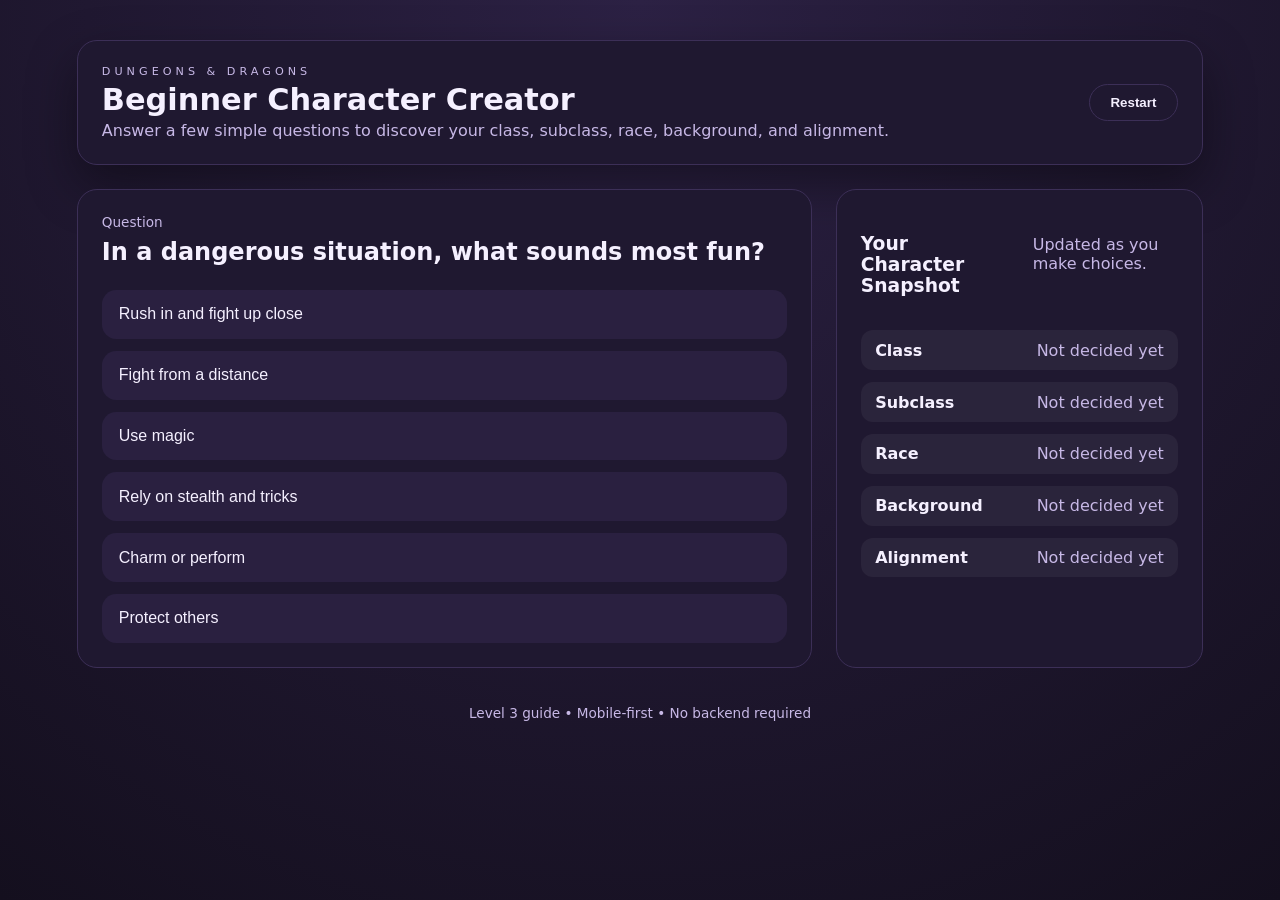
==== index.html @ e7250a18 "Add D&D character builder static site" ====
<!DOCTYPE html>
<html lang="en">
  <head>
    <meta charset="UTF-8" />
    <meta name="viewport" content="width=device-width, initial-scale=1" />
    <title>D&D Beginner Character Builder</title>
    <link rel="stylesheet" href="styles.css" />
  </head>
  <body>
    <div class="page">
      <header class="site-header">
        <div>
          <p class="eyebrow">Dungeons &amp; Dragons</p>
          <h1>Beginner Character Creator</h1>
          <p class="subtitle">
            Answer a few simple questions to discover your class, subclass, race, background, and alignment.
          </p>
        </div>
        <button class="ghost-button" id="restart" type="button">Restart</button>
      </header>

      <main>
        <section class="question-card" aria-live="polite">
          <p class="question-label">Question</p>
          <h2 id="question">Loading your adventure...</h2>
          <div class="choice-list" id="choices" role="list"></div>
        </section>

        <section class="summary-card">
          <header>
            <h3>Your Character Snapshot</h3>
            <p class="muted">Updated as you make choices.</p>
          </header>
          <ul class="summary-list" id="summary"></ul>
        </section>

        <section class="result-card" id="result" hidden>
          <h3>Your Beginner-Friendly D&amp;D Character</h3>
          <p class="result-text" id="result-text"></p>
          <div class="result-actions">
            <button class="primary-button" id="start-over" type="button">Start Over</button>
          </div>
        </section>
      </main>

      <footer class="site-footer">
        <p>Level 3 guide • Mobile-first • No backend required</p>
      </footer>
    </div>

    <script src="app.js"></script>
  </body>
</html>
---- styles.css ----
:root {
  color-scheme: light;
  --bg: #140f1e;
  --surface: #1f1830;
  --surface-alt: #2a2040;
  --border: #3c2f57;
  --text: #f5f0ff;
  --muted: #c7b8e6;
  --accent: #f2b15f;
  --accent-dark: #b56a1d;
  --success: #79f2c0;
  font-family: "Trebuchet MS", "Segoe UI", system-ui, sans-serif;
}

* {
  box-sizing: border-box;
}

body {
  margin: 0;
  background: radial-gradient(circle at top, #2c2144, var(--bg));
  color: var(--text);
  min-height: 100vh;
}

.page {
  display: flex;
  flex-direction: column;
  min-height: 100vh;
  padding: 1.5rem 1.25rem 2rem;
  gap: 1.5rem;
}

.site-header {
  display: flex;
  flex-direction: column;
  gap: 1rem;
  background: var(--surface);
  border: 1px solid var(--border);
  border-radius: 1.25rem;
  padding: 1.5rem;
  box-shadow: 0 20px 50px rgba(0, 0, 0, 0.4);
}

.site-header h1 {
  font-size: 1.9rem;
  margin: 0.25rem 0;
}

.eyebrow {
  text-transform: uppercase;
  letter-spacing: 0.25rem;
  font-size: 0.7rem;
  color: var(--muted);
  margin: 0;
}

.subtitle {
  margin: 0;
  color: var(--muted);
}

main {
  display: flex;
  flex-direction: column;
  gap: 1.5rem;
}

.question-card,
.summary-card,
.result-card {
  background: var(--surface);
  border: 1px solid var(--border);
  border-radius: 1.25rem;
  padding: 1.5rem;
}

.question-label {
  margin: 0;
  color: var(--muted);
  font-size: 0.85rem;
}

.question-card h2 {
  margin: 0.5rem 0 1.5rem;
  font-size: 1.5rem;
}

.choice-list {
  display: grid;
  gap: 0.75rem;
}

.choice-button {
  width: 100%;
  text-align: left;
  background: var(--surface-alt);
  border: 1px solid transparent;
  border-radius: 0.9rem;
  padding: 0.9rem 1rem;
  color: var(--text);
  font-size: 1rem;
  cursor: pointer;
  transition: border 0.2s ease, transform 0.2s ease, background 0.2s ease;
}

.choice-button:hover,
.choice-button:focus-visible {
  border-color: var(--accent);
  transform: translateY(-1px);
  outline: none;
}

.summary-card header {
  display: flex;
  justify-content: space-between;
  align-items: baseline;
  gap: 1rem;
}

.summary-list {
  list-style: none;
  padding: 0;
  margin: 1rem 0 0;
  display: grid;
  gap: 0.75rem;
}

.summary-item {
  display: flex;
  justify-content: space-between;
  gap: 1rem;
  padding: 0.65rem 0.9rem;
  border-radius: 0.75rem;
  background: rgba(255, 255, 255, 0.05);
}

.summary-item span {
  color: var(--muted);
}

.result-card {
  border-color: rgba(121, 242, 192, 0.4);
  background: linear-gradient(135deg, rgba(121, 242, 192, 0.1), transparent);
}

.result-text {
  margin: 0.75rem 0 1.5rem;
  font-size: 1.05rem;
  color: var(--success);
}

.result-actions {
  display: flex;
  gap: 0.75rem;
}

.primary-button,
.ghost-button {
  border-radius: 999px;
  border: none;
  padding: 0.65rem 1.3rem;
  font-weight: 600;
  cursor: pointer;
}

.primary-button {
  background: var(--accent);
  color: #2b1a05;
}

.ghost-button {
  background: transparent;
  border: 1px solid var(--border);
  color: var(--text);
}

.muted {
  color: var(--muted);
  margin: 0.15rem 0 0;
}

.site-footer {
  text-align: center;
  color: var(--muted);
  font-size: 0.85rem;
}

@media (min-width: 768px) {
  .page {
    padding: 2.5rem 6vw 3rem;
  }

  main {
    display: grid;
    grid-template-columns: repeat(2, minmax(0, 1fr));
  }

  .question-card {
    grid-column: span 2;
  }

  .site-header {
    flex-direction: row;
    align-items: center;
    justify-content: space-between;
  }
}

@media (min-width: 1024px) {
  main {
    grid-template-columns: 2fr 1fr;
  }

  .question-card {
    grid-column: span 1;
  }
}
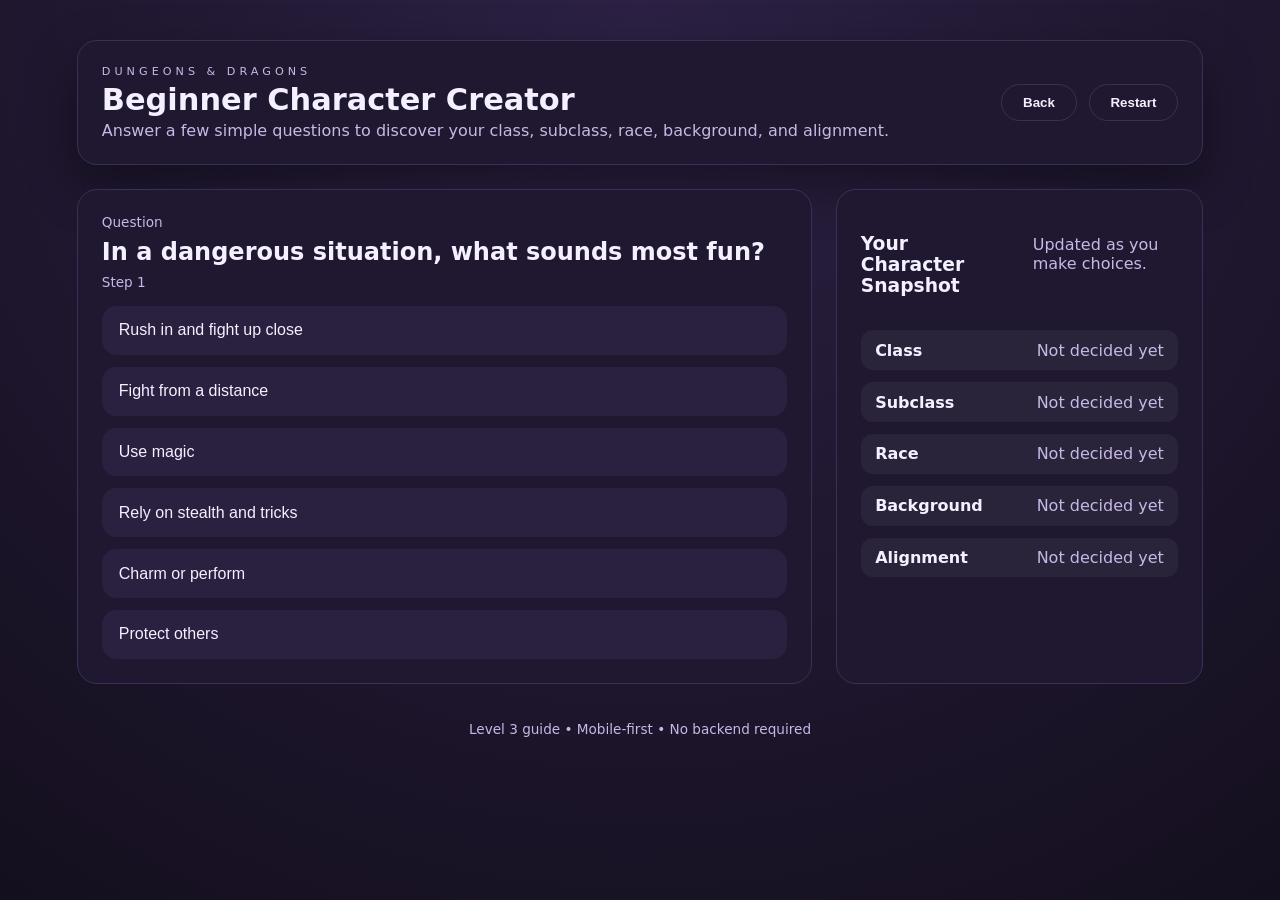
==== commit 3f0bdb6d: "Add back navigation for character builder" ====
--- a/index.html
+++ b/index.html
@@ -16,13 +16,17 @@
             Answer a few simple questions to discover your class, subclass, race, background, and alignment.
           </p>
         </div>
-        <button class="ghost-button" id="restart" type="button">Restart</button>
+        <div class="header-actions">
+          <button class="ghost-button" id="back" type="button">Back</button>
+          <button class="ghost-button" id="restart" type="button">Restart</button>
+        </div>
       </header>
 
       <main>
         <section class="question-card" aria-live="polite">
           <p class="question-label">Question</p>
           <h2 id="question">Loading your adventure...</h2>
+          <p class="question-note" id="question-note">Step 1</p>
           <div class="choice-list" id="choices" role="list"></div>
         </section>
 
--- a/styles.css
+++ b/styles.css
@@ -47,6 +47,12 @@
   margin: 0.25rem 0;
 }
 
+.header-actions {
+  display: flex;
+  gap: 0.75rem;
+  align-items: center;
+}
+
 .eyebrow {
   text-transform: uppercase;
   letter-spacing: 0.25rem;
@@ -84,6 +90,12 @@
 .question-card h2 {
   margin: 0.5rem 0 1.5rem;
   font-size: 1.5rem;
+}
+
+.question-note {
+  margin: -1rem 0 1rem;
+  color: var(--muted);
+  font-size: 0.85rem;
 }
 
 .choice-list {
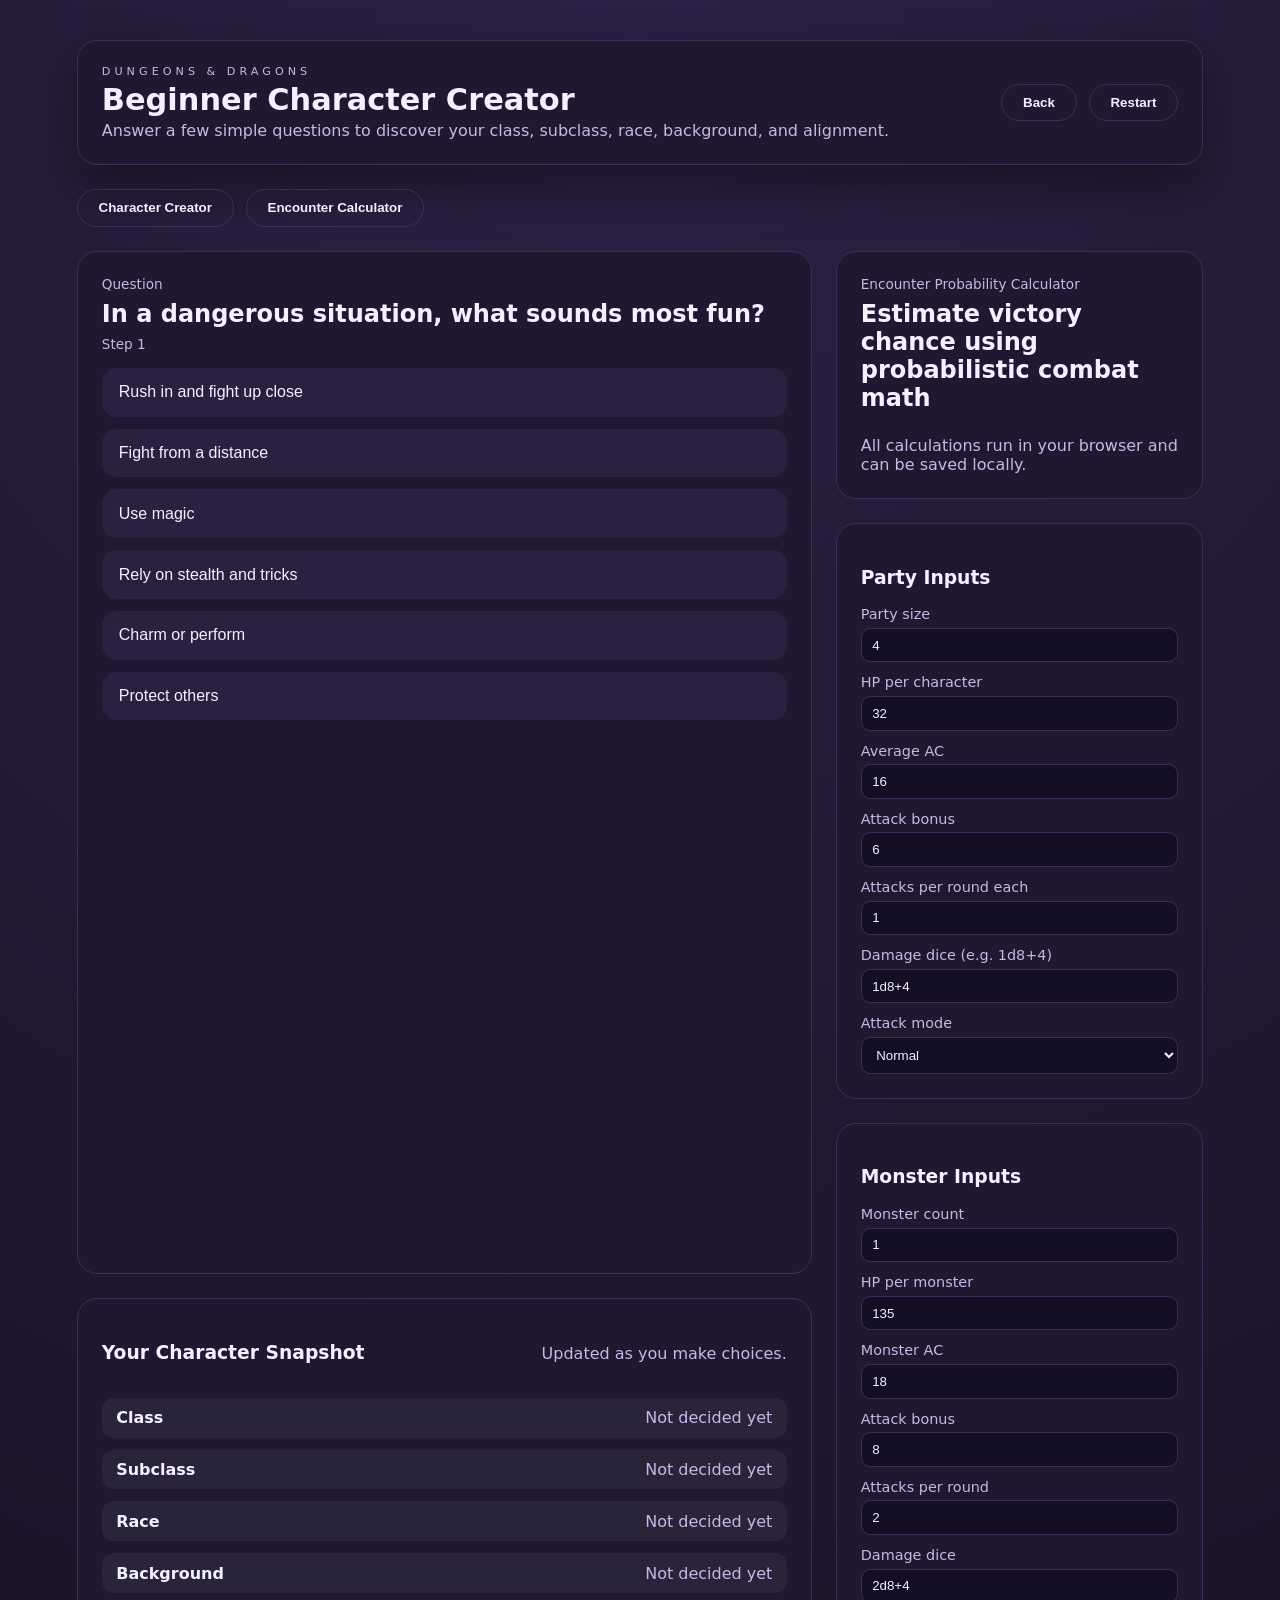
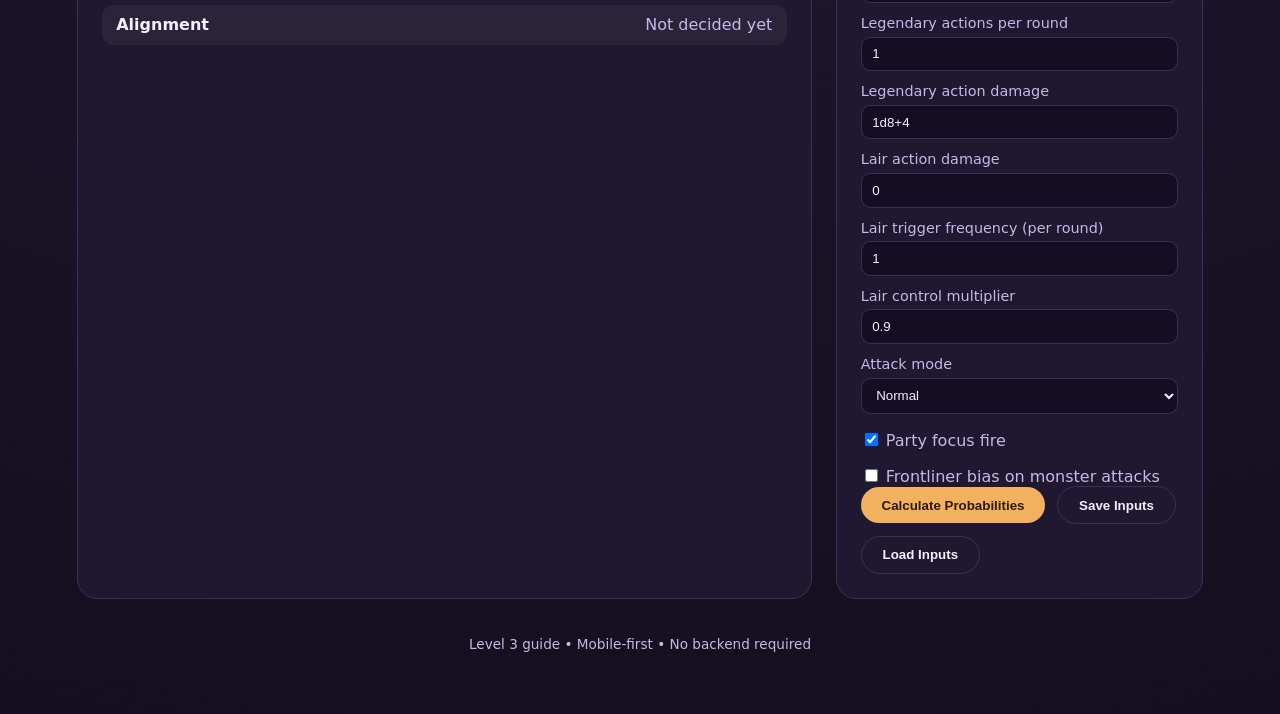
==== commit c5caf952: "Add encounter probability calculator page" ====
--- a/index.html
+++ b/index.html
@@ -22,7 +22,13 @@
         </div>
       </header>
 
+      <nav class="page-nav" aria-label="Page navigation">
+          <button class="ghost-button" id="show-character" type="button">Character Creator</button>
+          <button class="ghost-button" id="show-encounter" type="button">Encounter Calculator</button>
+        </nav>
+
       <main>
+        <section class="creator-page" id="character-page">
         <section class="question-card" aria-live="polite">
           <p class="question-label">Question</p>
           <h2 id="question">Loading your adventure...</h2>
@@ -41,9 +47,97 @@
         <section class="result-card" id="result" hidden>
           <h3>Your Beginner-Friendly D&amp;D Character</h3>
           <p class="result-text" id="result-text"></p>
+          <div class="copy-block">
+            <label class="copy-label" for="copy-text">Email-friendly summary</label>
+            <textarea id="copy-text" class="copy-text" rows="5" readonly></textarea>
+            <div class="copy-actions">
+              <button class="ghost-button" id="copy-summary" type="button">Copy for Email</button>
+              <span class="copy-status" id="copy-status" role="status" aria-live="polite"></span>
+            </div>
+          </div>
           <div class="result-actions">
             <button class="primary-button" id="start-over" type="button">Start Over</button>
           </div>
+        </section>
+      </section>
+
+        <section class="encounter-page" id="encounter-page" hidden>
+          <section class="question-card">
+            <p class="question-label">Encounter Probability Calculator</p>
+            <h2>Estimate victory chance using probabilistic combat math</h2>
+            <p class="muted">All calculations run in your browser and can be saved locally.</p>
+          </section>
+
+          <section class="summary-card">
+            <h3>Party Inputs</h3>
+            <div class="form-grid">
+              <label>Party size<input id="party-size" type="number" min="1" value="4" /></label>
+              <label>HP per character<input id="party-hp" type="number" min="1" value="32" /></label>
+              <label>Average AC<input id="party-ac" type="number" min="1" value="16" /></label>
+              <label>Attack bonus<input id="party-attack-bonus" type="number" value="6" /></label>
+              <label>Attacks per round each<input id="party-attacks" type="number" min="1" value="1" /></label>
+              <label>Damage dice (e.g. 1d8+4)<input id="party-damage" type="text" value="1d8+4" /></label>
+              <label>Attack mode
+                <select id="party-attack-mode">
+                  <option value="normal">Normal</option>
+                  <option value="advantage">Advantage</option>
+                  <option value="disadvantage">Disadvantage</option>
+                </select>
+              </label>
+            </div>
+          </section>
+
+          <section class="summary-card">
+            <h3>Monster Inputs</h3>
+            <div class="form-grid">
+              <label>Monster count<input id="monster-count" type="number" min="1" value="1" /></label>
+              <label>HP per monster<input id="monster-hp" type="number" min="1" value="135" /></label>
+              <label>Monster AC<input id="monster-ac" type="number" min="1" value="18" /></label>
+              <label>Attack bonus<input id="monster-attack-bonus" type="number" value="8" /></label>
+              <label>Attacks per round<input id="monster-attacks" type="number" min="1" value="2" /></label>
+              <label>Damage dice<input id="monster-damage" type="text" value="2d8+4" /></label>
+              <label>Legendary actions per round<input id="legendary-actions" type="number" min="0" value="1" /></label>
+              <label>Legendary action damage<input id="legendary-damage" type="text" value="1d8+4" /></label>
+              <label>Lair action damage<input id="lair-damage" type="text" value="0" /></label>
+              <label>Lair trigger frequency (per round)<input id="lair-frequency" type="number" min="0" step="0.1" value="1" /></label>
+              <label>Lair control multiplier
+                <input id="lair-control" type="number" min="0.4" max="1.2" step="0.05" value="0.9" />
+              </label>
+              <label>Attack mode
+                <select id="monster-attack-mode">
+                  <option value="normal">Normal</option>
+                  <option value="advantage">Advantage</option>
+                  <option value="disadvantage">Disadvantage</option>
+                </select>
+              </label>
+            </div>
+            <div class="inline-options">
+              <label><input id="focus-fire" type="checkbox" checked /> Party focus fire</label>
+              <label><input id="frontliner-bias" type="checkbox" /> Frontliner bias on monster attacks</label>
+            </div>
+            <div class="copy-actions">
+              <button class="primary-button" id="calculate-encounter" type="button">Calculate Probabilities</button>
+              <button class="ghost-button" id="save-encounter" type="button">Save Inputs</button>
+              <button class="ghost-button" id="load-encounter" type="button">Load Inputs</button>
+            </div>
+          </section>
+
+          <section class="result-card" id="encounter-result" hidden>
+            <h3>Encounter Outcome Estimate</h3>
+            <p class="result-text" id="encounter-summary"></p>
+            <ul class="summary-list" id="encounter-metrics"></ul>
+            <div class="chart-row">
+              <div>
+                <h4>Party Damage / Round Distribution</h4>
+                <div id="party-chart" class="chart"></div>
+              </div>
+              <div>
+                <h4>Monster Damage / Round Distribution</h4>
+                <div id="monster-chart" class="chart"></div>
+              </div>
+            </div>
+            <div class="rules-note" id="rules-note"></div>
+          </section>
         </section>
       </main>
 
--- a/styles.css
+++ b/styles.css
@@ -123,6 +123,13 @@
   outline: none;
 }
 
+.choice-button:disabled {
+  cursor: not-allowed;
+  opacity: 0.55;
+  border-color: transparent;
+  transform: none;
+}
+
 .summary-card header {
   display: flex;
   justify-content: space-between;
@@ -160,6 +167,40 @@
   margin: 0.75rem 0 1.5rem;
   font-size: 1.05rem;
   color: var(--success);
+}
+
+.copy-block {
+  display: grid;
+  gap: 0.75rem;
+  margin-bottom: 1.5rem;
+}
+
+.copy-label {
+  font-size: 0.95rem;
+  color: var(--muted);
+}
+
+.copy-text {
+  width: 100%;
+  border-radius: 0.85rem;
+  border: 1px solid var(--border);
+  background: rgba(15, 10, 30, 0.7);
+  color: var(--text);
+  padding: 0.85rem 1rem;
+  font-family: "Trebuchet MS", "Segoe UI", system-ui, sans-serif;
+  resize: vertical;
+}
+
+.copy-actions {
+  display: flex;
+  align-items: center;
+  gap: 0.75rem;
+  flex-wrap: wrap;
+}
+
+.copy-status {
+  color: var(--muted);
+  font-size: 0.9rem;
 }
 
 .result-actions {
@@ -228,3 +269,77 @@
     grid-column: span 1;
   }
 }
+
+.page-nav {
+  display: flex;
+  gap: 0.75rem;
+  flex-wrap: wrap;
+}
+
+.creator-page,
+.encounter-page {
+  display: grid;
+  gap: 1.5rem;
+}
+
+.form-grid {
+  display: grid;
+  grid-template-columns: repeat(auto-fit, minmax(180px, 1fr));
+  gap: 0.75rem;
+}
+
+.form-grid label {
+  display: grid;
+  gap: 0.35rem;
+  font-size: 0.9rem;
+  color: var(--muted);
+}
+
+.form-grid input,
+.form-grid select {
+  border-radius: 0.6rem;
+  border: 1px solid var(--border);
+  background: rgba(15, 10, 30, 0.7);
+  color: var(--text);
+  padding: 0.55rem 0.65rem;
+}
+
+.inline-options {
+  margin-top: 1rem;
+  display: flex;
+  flex-wrap: wrap;
+  gap: 1rem;
+  color: var(--muted);
+}
+
+.chart-row {
+  margin-top: 1rem;
+  display: grid;
+  gap: 1rem;
+  grid-template-columns: repeat(auto-fit, minmax(240px, 1fr));
+}
+
+.chart {
+  display: grid;
+  gap: 0.3rem;
+}
+
+.chart-bar {
+  height: 0.65rem;
+  border-radius: 999px;
+  background: linear-gradient(90deg, var(--accent), #f7dc6b);
+}
+
+.chart-label {
+  font-size: 0.75rem;
+  color: var(--muted);
+  display: flex;
+  justify-content: space-between;
+}
+
+.rules-note {
+  margin-top: 1rem;
+  font-size: 0.9rem;
+  color: var(--muted);
+  line-height: 1.4;
+}
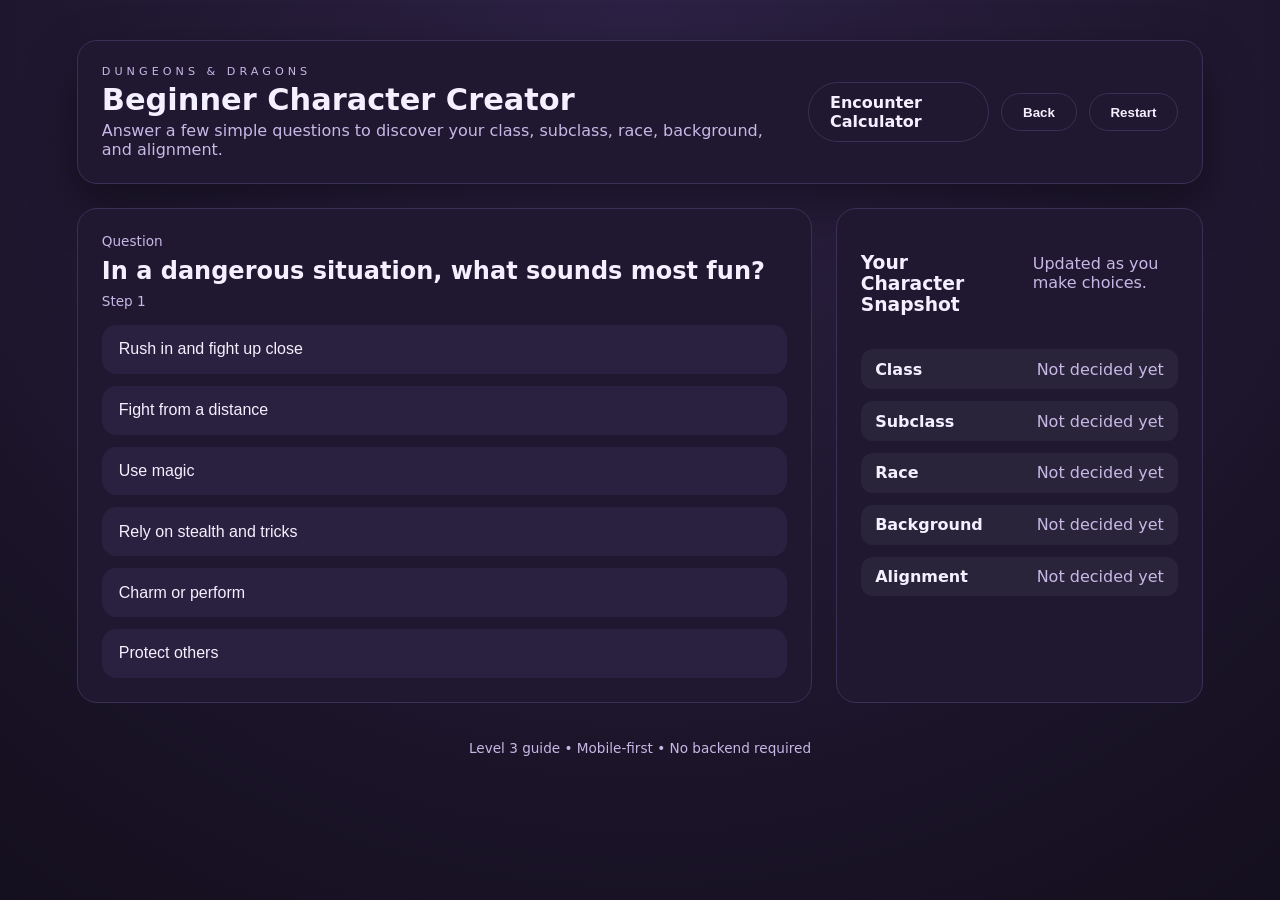
==== commit 46437d86: "Split encounter calculator into standalone page with per-actor inputs" ====
--- a/index.html
+++ b/index.html
@@ -17,18 +17,13 @@
           </p>
         </div>
         <div class="header-actions">
+          <a class="ghost-button nav-link" href="encounter.html">Encounter Calculator</a>
           <button class="ghost-button" id="back" type="button">Back</button>
           <button class="ghost-button" id="restart" type="button">Restart</button>
         </div>
       </header>
 
-      <nav class="page-nav" aria-label="Page navigation">
-          <button class="ghost-button" id="show-character" type="button">Character Creator</button>
-          <button class="ghost-button" id="show-encounter" type="button">Encounter Calculator</button>
-        </nav>
-
       <main>
-        <section class="creator-page" id="character-page">
         <section class="question-card" aria-live="polite">
           <p class="question-label">Question</p>
           <h2 id="question">Loading your adventure...</h2>
@@ -59,86 +54,6 @@
             <button class="primary-button" id="start-over" type="button">Start Over</button>
           </div>
         </section>
-      </section>
-
-        <section class="encounter-page" id="encounter-page" hidden>
-          <section class="question-card">
-            <p class="question-label">Encounter Probability Calculator</p>
-            <h2>Estimate victory chance using probabilistic combat math</h2>
-            <p class="muted">All calculations run in your browser and can be saved locally.</p>
-          </section>
-
-          <section class="summary-card">
-            <h3>Party Inputs</h3>
-            <div class="form-grid">
-              <label>Party size<input id="party-size" type="number" min="1" value="4" /></label>
-              <label>HP per character<input id="party-hp" type="number" min="1" value="32" /></label>
-              <label>Average AC<input id="party-ac" type="number" min="1" value="16" /></label>
-              <label>Attack bonus<input id="party-attack-bonus" type="number" value="6" /></label>
-              <label>Attacks per round each<input id="party-attacks" type="number" min="1" value="1" /></label>
-              <label>Damage dice (e.g. 1d8+4)<input id="party-damage" type="text" value="1d8+4" /></label>
-              <label>Attack mode
-                <select id="party-attack-mode">
-                  <option value="normal">Normal</option>
-                  <option value="advantage">Advantage</option>
-                  <option value="disadvantage">Disadvantage</option>
-                </select>
-              </label>
-            </div>
-          </section>
-
-          <section class="summary-card">
-            <h3>Monster Inputs</h3>
-            <div class="form-grid">
-              <label>Monster count<input id="monster-count" type="number" min="1" value="1" /></label>
-              <label>HP per monster<input id="monster-hp" type="number" min="1" value="135" /></label>
-              <label>Monster AC<input id="monster-ac" type="number" min="1" value="18" /></label>
-              <label>Attack bonus<input id="monster-attack-bonus" type="number" value="8" /></label>
-              <label>Attacks per round<input id="monster-attacks" type="number" min="1" value="2" /></label>
-              <label>Damage dice<input id="monster-damage" type="text" value="2d8+4" /></label>
-              <label>Legendary actions per round<input id="legendary-actions" type="number" min="0" value="1" /></label>
-              <label>Legendary action damage<input id="legendary-damage" type="text" value="1d8+4" /></label>
-              <label>Lair action damage<input id="lair-damage" type="text" value="0" /></label>
-              <label>Lair trigger frequency (per round)<input id="lair-frequency" type="number" min="0" step="0.1" value="1" /></label>
-              <label>Lair control multiplier
-                <input id="lair-control" type="number" min="0.4" max="1.2" step="0.05" value="0.9" />
-              </label>
-              <label>Attack mode
-                <select id="monster-attack-mode">
-                  <option value="normal">Normal</option>
-                  <option value="advantage">Advantage</option>
-                  <option value="disadvantage">Disadvantage</option>
-                </select>
-              </label>
-            </div>
-            <div class="inline-options">
-              <label><input id="focus-fire" type="checkbox" checked /> Party focus fire</label>
-              <label><input id="frontliner-bias" type="checkbox" /> Frontliner bias on monster attacks</label>
-            </div>
-            <div class="copy-actions">
-              <button class="primary-button" id="calculate-encounter" type="button">Calculate Probabilities</button>
-              <button class="ghost-button" id="save-encounter" type="button">Save Inputs</button>
-              <button class="ghost-button" id="load-encounter" type="button">Load Inputs</button>
-            </div>
-          </section>
-
-          <section class="result-card" id="encounter-result" hidden>
-            <h3>Encounter Outcome Estimate</h3>
-            <p class="result-text" id="encounter-summary"></p>
-            <ul class="summary-list" id="encounter-metrics"></ul>
-            <div class="chart-row">
-              <div>
-                <h4>Party Damage / Round Distribution</h4>
-                <div id="party-chart" class="chart"></div>
-              </div>
-              <div>
-                <h4>Monster Damage / Round Distribution</h4>
-                <div id="monster-chart" class="chart"></div>
-              </div>
-            </div>
-            <div class="rules-note" id="rules-note"></div>
-          </section>
-        </section>
       </main>
 
       <footer class="site-footer">
--- a/styles.css
+++ b/styles.css
@@ -343,3 +343,33 @@
   color: var(--muted);
   line-height: 1.4;
 }
+
+.nav-link {
+  display: inline-flex;
+  align-items: center;
+  text-decoration: none;
+}
+
+.actor-list {
+  display: grid;
+  gap: 1rem;
+  margin-top: 1rem;
+}
+
+.actor-card {
+  border: 1px solid var(--border);
+  border-radius: 1rem;
+  padding: 1rem;
+  background: rgba(255, 255, 255, 0.03);
+}
+
+.actor-card-header {
+  display: flex;
+  justify-content: space-between;
+  align-items: center;
+  margin-bottom: 0.75rem;
+}
+
+.actor-card-header h4 {
+  margin: 0;
+}
